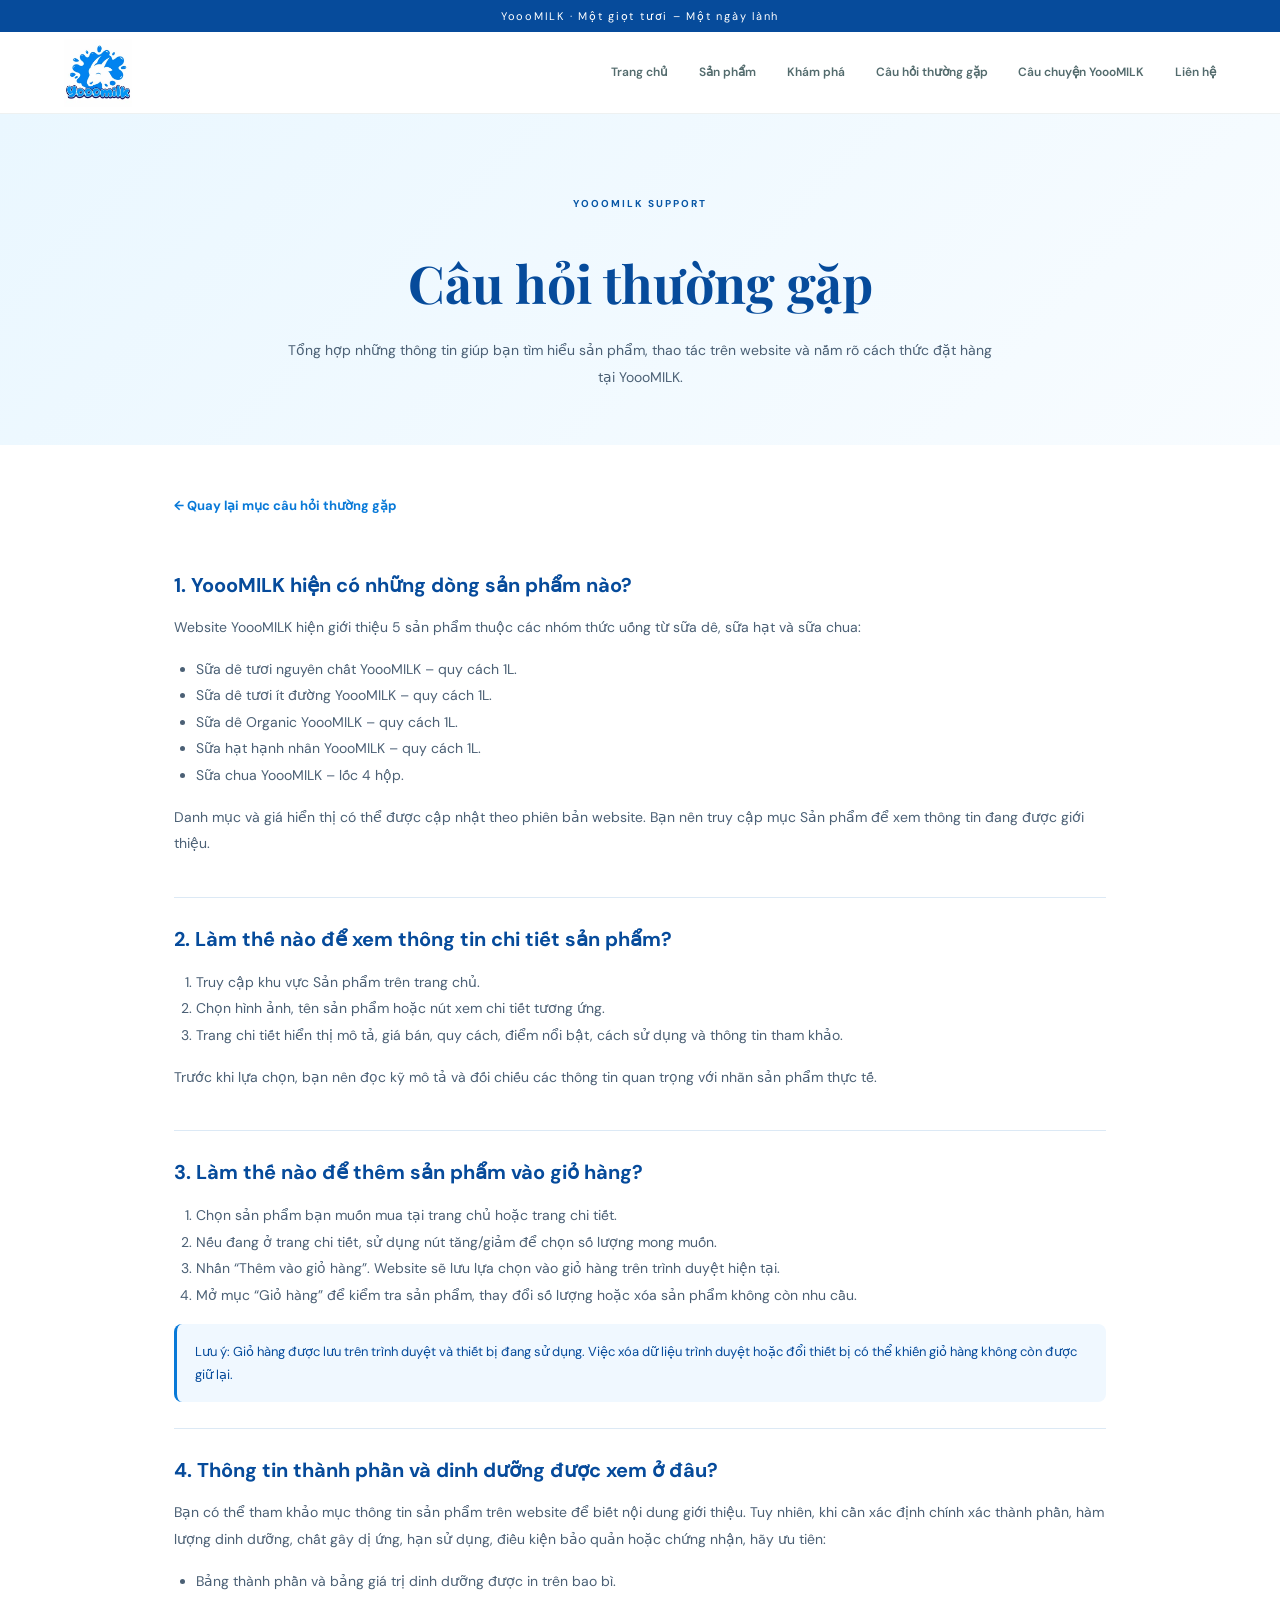
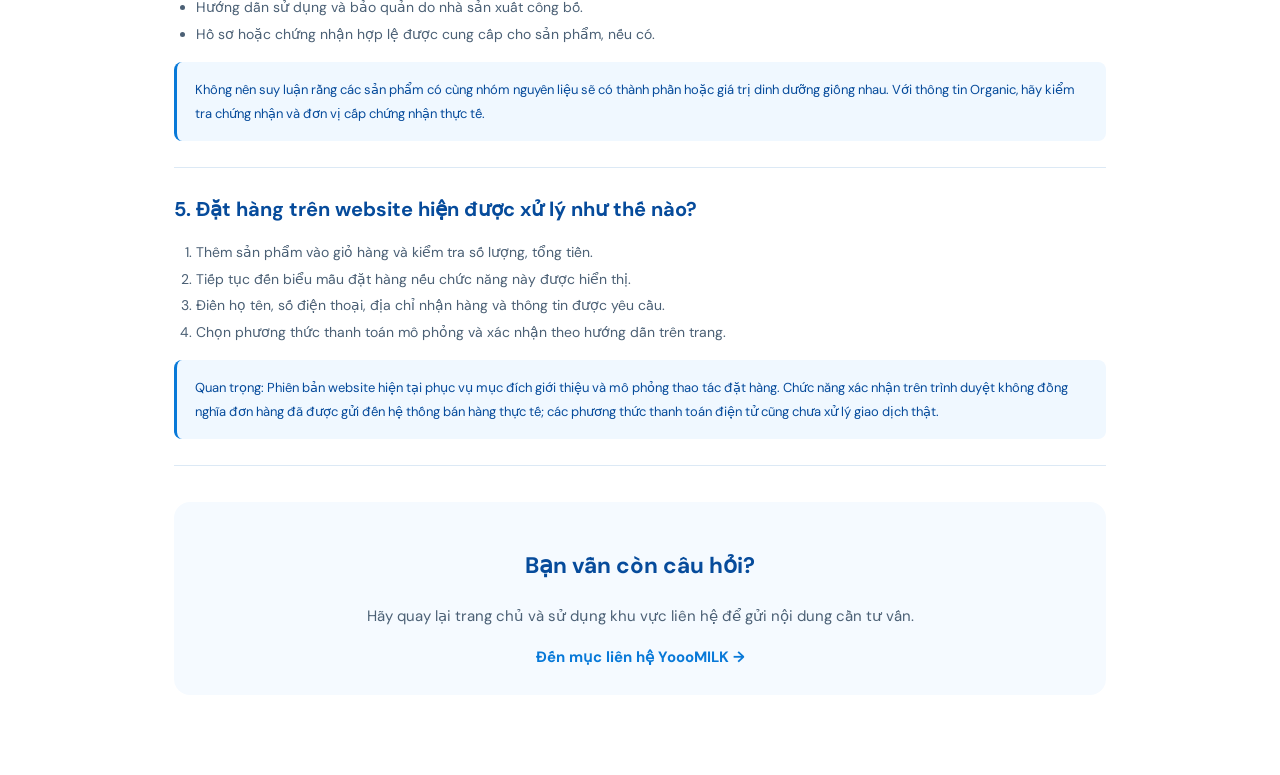
==== faq.html @ f88f54af "Add files via upload" ====
<!DOCTYPE html>
<html lang="vi">
<head>
  <meta charset="UTF-8">
  <meta name="viewport" content="width=device-width, initial-scale=1.0">
  <title>Câu hỏi thường gặp | YoooMILK</title>
  <meta name="description" content="Tìm câu trả lời chi tiết về sản phẩm YoooMILK, cách xem thông tin, thêm giỏ hàng và quy trình đặt hàng trên website.">
  <meta name="robots" content="index, follow">
  <link rel="canonical" href="https://duongthinhuquynhbc-cyber.github.io/yooomilk-website/faq.html">
  <link rel="icon" href="assets/logo-yooomilk.webp" type="image/webp">
  <link rel="preconnect" href="https://fonts.googleapis.com">
  <link rel="preconnect" href="https://fonts.gstatic.com" crossorigin>
  <link href="https://fonts.googleapis.com/css2?family=DM+Sans:wght@400;500;600;700&family=Playfair+Display:wght@500;600;700&display=swap" rel="stylesheet">
  <link rel="stylesheet" href="css/style.css">
  <style>
    .faq-page-hero{padding:76px 6vw 54px;text-align:center;background:linear-gradient(135deg,#eaf7ff,#f8fcff)}
    .faq-page-hero h1{font-family:'Playfair Display',serif;font-size:clamp(32px,5vw,52px);color:var(--ink);margin:12px 0}
    .faq-page-hero p{max-width:720px;margin:0 auto;color:var(--muted);line-height:1.9;font-size:14px}
    .faq-page-main{max-width:980px;margin:0 auto;padding:48px 24px 80px}
    .faq-back{display:inline-block;margin-bottom:28px;color:var(--blue);font-weight:700;text-decoration:none;font-size:13px}
    .faq-detail{scroll-margin-top:100px;padding:26px 0;border-bottom:1px solid var(--line)}
    .faq-detail h2{font-size:20px;color:var(--ink);margin:0 0 14px;line-height:1.5}
    .faq-detail p,.faq-detail li{font-size:14px;line-height:1.9;color:var(--muted)}
    .faq-detail ul,.faq-detail ol{padding-left:22px}
    .faq-note{padding:16px 18px;background:#f0f8ff;border-left:3px solid var(--blue);border-radius:8px;color:var(--ink);font-size:13px;line-height:1.8;margin-top:14px}
    .faq-page-contact{margin-top:36px;padding:26px;border-radius:16px;background:#f5faff;text-align:center}
    .faq-page-contact p{color:var(--muted);line-height:1.8}
    .faq-page-contact a{color:var(--blue);font-weight:700}
    @media(max-width:700px){.faq-page-hero{padding:54px 22px 40px}.faq-page-main{padding:32px 20px 56px}.faq-detail h2{font-size:18px}}
  </style>
</head>
<body>
  <div class="announcement">YoooMILK · Một giọt tươi – Một ngày lành</div>
  <header class="site-header">
    <a class="brand" href="index.html#home" aria-label="YoooMILK - Trang chủ">
      <img src="assets/logo-yooomilk.webp" alt="Logo YoooMILK" width="68" height="68" style="width:68px;height:68px;object-fit:contain">
    </a>
    <button class="menu-toggle" id="menuToggle" aria-label="Mở menu" aria-expanded="false">☰</button>
    <nav class="main-nav" id="mainNav">
      <a href="index.html#home">Trang chủ</a>
      <a href="index.html#products">Sản phẩm</a>
      <a href="index.html#promotion">Khám phá</a>
      <a href="faq.html" aria-current="page">Câu hỏi thường gặp</a>
      <a href="story.html">Câu chuyện YoooMILK</a>
      <a href="index.html#contact">Liên hệ</a>
    </nav>
  </header>

  <section class="faq-page-hero">
    <span class="eyebrow">YOOOMILK SUPPORT</span>
    <h1>Câu hỏi thường gặp</h1>
    <p>Tổng hợp những thông tin giúp bạn tìm hiểu sản phẩm, thao tác trên website và nắm rõ cách thức đặt hàng tại YoooMILK.</p>
  </section>

  <main class="faq-page-main">
    <a class="faq-back" href="index.html#faq">← Quay lại mục câu hỏi thường gặp</a>

    <article class="faq-detail" id="faq-products">
      <h2>1. YoooMILK hiện có những dòng sản phẩm nào?</h2>
      <p>Website YoooMILK hiện giới thiệu 5 sản phẩm thuộc các nhóm thức uống từ sữa dê, sữa hạt và sữa chua:</p>
      <ul>
        <li>Sữa dê tươi nguyên chất YoooMILK – quy cách 1L.</li>
        <li>Sữa dê tươi ít đường YoooMILK – quy cách 1L.</li>
        <li>Sữa dê Organic YoooMILK – quy cách 1L.</li>
        <li>Sữa hạt hạnh nhân YoooMILK – quy cách 1L.</li>
        <li>Sữa chua YoooMILK – lốc 4 hộp.</li>
      </ul>
      <p>Danh mục và giá hiển thị có thể được cập nhật theo phiên bản website. Bạn nên truy cập mục <a href="index.html#products">Sản phẩm</a> để xem thông tin đang được giới thiệu.</p>
    </article>

    <article class="faq-detail" id="faq-details">
      <h2>2. Làm thế nào để xem thông tin chi tiết sản phẩm?</h2>
      <ol>
        <li>Truy cập khu vực <a href="index.html#products">Sản phẩm</a> trên trang chủ.</li>
        <li>Chọn hình ảnh, tên sản phẩm hoặc nút xem chi tiết tương ứng.</li>
        <li>Trang chi tiết hiển thị mô tả, giá bán, quy cách, điểm nổi bật, cách sử dụng và thông tin tham khảo.</li>
      </ol>
      <p>Trước khi lựa chọn, bạn nên đọc kỹ mô tả và đối chiếu các thông tin quan trọng với nhãn sản phẩm thực tế.</p>
    </article>

    <article class="faq-detail" id="faq-cart">
      <h2>3. Làm thế nào để thêm sản phẩm vào giỏ hàng?</h2>
      <ol>
        <li>Chọn sản phẩm bạn muốn mua tại trang chủ hoặc trang chi tiết.</li>
        <li>Nếu đang ở trang chi tiết, sử dụng nút tăng/giảm để chọn số lượng mong muốn.</li>
        <li>Nhấn “Thêm vào giỏ hàng”. Website sẽ lưu lựa chọn vào giỏ hàng trên trình duyệt hiện tại.</li>
        <li>Mở mục “Giỏ hàng” để kiểm tra sản phẩm, thay đổi số lượng hoặc xóa sản phẩm không còn nhu cầu.</li>
      </ol>
      <div class="faq-note">Lưu ý: Giỏ hàng được lưu trên trình duyệt và thiết bị đang sử dụng. Việc xóa dữ liệu trình duyệt hoặc đổi thiết bị có thể khiến giỏ hàng không còn được giữ lại.</div>
    </article>

    <article class="faq-detail" id="faq-ingredients">
      <h2>4. Thông tin thành phần và dinh dưỡng được xem ở đâu?</h2>
      <p>Bạn có thể tham khảo mục thông tin sản phẩm trên website để biết nội dung giới thiệu. Tuy nhiên, khi cần xác định chính xác thành phần, hàm lượng dinh dưỡng, chất gây dị ứng, hạn sử dụng, điều kiện bảo quản hoặc chứng nhận, hãy ưu tiên:</p>
      <ul>
        <li>Bảng thành phần và bảng giá trị dinh dưỡng được in trên bao bì.</li>
        <li>Hướng dẫn sử dụng và bảo quản do nhà sản xuất công bố.</li>
        <li>Hồ sơ hoặc chứng nhận hợp lệ được cung cấp cho sản phẩm, nếu có.</li>
      </ul>
      <div class="faq-note">Không nên suy luận rằng các sản phẩm có cùng nhóm nguyên liệu sẽ có thành phần hoặc giá trị dinh dưỡng giống nhau. Với thông tin Organic, hãy kiểm tra chứng nhận và đơn vị cấp chứng nhận thực tế.</div>
    </article>

    <article class="faq-detail" id="faq-order">
      <h2>5. Đặt hàng trên website hiện được xử lý như thế nào?</h2>
      <ol>
        <li>Thêm sản phẩm vào giỏ hàng và kiểm tra số lượng, tổng tiền.</li>
        <li>Tiếp tục đến biểu mẫu đặt hàng nếu chức năng này được hiển thị.</li>
        <li>Điền họ tên, số điện thoại, địa chỉ nhận hàng và thông tin được yêu cầu.</li>
        <li>Chọn phương thức thanh toán mô phỏng và xác nhận theo hướng dẫn trên trang.</li>
      </ol>
      <div class="faq-note">Quan trọng: Phiên bản website hiện tại phục vụ mục đích giới thiệu và mô phỏng thao tác đặt hàng. Chức năng xác nhận trên trình duyệt không đồng nghĩa đơn hàng đã được gửi đến hệ thống bán hàng thực tế; các phương thức thanh toán điện tử cũng chưa xử lý giao dịch thật.</div>
    </article>

    <section class="faq-page-contact">
      <h2>Bạn vẫn còn câu hỏi?</h2>
      <p>Hãy quay lại trang chủ và sử dụng khu vực liên hệ để gửi nội dung cần tư vấn.</p>
      <a href="index.html#contact">Đến mục liên hệ YoooMILK →</a>
    </section>
  </main>

  <script>
    const menuToggle = document.getElementById('menuToggle');
    const mainNav = document.getElementById('mainNav');
    if (menuToggle && mainNav) {
      menuToggle.addEventListener('click', () => {
        const opened = mainNav.classList.toggle('open');
        menuToggle.setAttribute('aria-expanded', String(opened));
        menuToggle.setAttribute('aria-label', opened ? 'Đóng menu' : 'Mở menu');
      });
    }
  </script>
</body>
</html>
---- css/style.css ----
/* YoooMILK — giao diện responsive */
:root{--ink:#064b9b;--blue:#0879d8;--blue-dark:#0755ad;--sky:#eaf5ff;--cream:#fffdf8;--leaf:#43a83e;--muted:#647b91;--line:#dce9f5;--white:#fff;--shadow:0 18px 50px rgba(5,72,145,.10)}
*{box-sizing:border-box}html{scroll-behavior:smooth;scroll-padding-top:95px}body{margin:0;background:#fff;color:var(--ink);font-family:"DM Sans",Arial,sans-serif;font-size:15px;line-height:1.65}a{color:inherit;text-decoration:none}button,input,textarea{font:inherit}button{cursor:pointer}.announcement{text-align:center;background:var(--ink);color:#fff;padding:7px 16px;font-size:11px;letter-spacing:.16em}.site-header{height:82px;padding:0 max(5vw,24px);display:flex;align-items:center;justify-content:space-between;gap:24px;background:#fff;position:sticky;top:0;z-index:20;border-bottom:1px solid rgba(24,60,67,.07)}.brand{display:flex;align-items:center;gap:10px;font-weight:700;font-size:24px;line-height:1;color:var(--ink);letter-spacing:-1.2px}.brand img{object-fit:contain}.brand-light{color:var(--blue);font-weight:500}.brand small{display:block;font-size:8px;letter-spacing:2.3px;font-weight:600;color:#819392;margin-top:6px}.main-nav{display:flex;gap:clamp(15px,2.4vw,34px);align-items:center}.main-nav a{font-size:12px;font-weight:600;color:#536b6d;transition:.2s}.main-nav a:hover,.text-link:hover{color:var(--blue)}.header-actions{display:flex;align-items:center;gap:12px}.icon-btn{border:0;background:transparent;font-size:27px;color:var(--ink)}.cart-trigger{border:1px solid var(--line);background:white;border-radius:30px;padding:9px 15px;font-size:12px;font-weight:700;color:var(--ink)}.cart-trigger span{display:inline-grid;place-items:center;margin-left:5px;background:var(--blue);color:white;border-radius:50%;width:20px;height:20px;font-size:10px}.menu-toggle{display:none;border:0;background:transparent;font-size:24px;color:var(--ink)}.hero{min-height:590px;background:linear-gradient(112deg,#f1f8ff 0%,#eaf5ff 57%,#e0f0ff 100%);display:grid;grid-template-columns:1fr 1fr;align-items:center;padding:65px max(8vw,30px);overflow:hidden}.hero-copy{max-width:570px;position:relative;z-index:2}.eyebrow{font-size:10px;font-weight:700;letter-spacing:.2em;color:var(--blue);display:inline-block;margin-bottom:15px}.hero h1,.section h2,.promo h2,.story-copy h2,.contact-section h2{font-family:"Playfair Display",Georgia,serif;font-size:clamp(42px,5.1vw,68px);line-height:1.08;letter-spacing:-1.8px;margin:0 0 22px;color:var(--ink)}h1 em,h2 em{font-weight:600;color:var(--blue);font-style:italic}.hero-copy>p{max-width:480px;color:#607779;font-size:15px;line-height:1.9}.hero-buttons{display:flex;align-items:center;gap:25px;margin-top:30px}.btn{display:inline-flex;align-items:center;justify-content:center;gap:25px;border:0;border-radius:5px;padding:14px 21px;font-size:12px;font-weight:700;transition:.2s}.btn-primary{background:var(--blue);color:white}.btn-primary:hover{background:var(--blue-dark);transform:translateY(-2px)}.btn span{font-size:17px}.text-link{font-size:12px;font-weight:700;color:var(--ink);border-bottom:1px solid #9ab1ad;padding-bottom:5px}.hero-note{display:flex;align-items:center;gap:12px;margin-top:55px}.note-icon{width:39px;height:39px;border:1px solid #c5ddf4;border-radius:50%;display:grid;place-items:center;color:var(--blue);font-size:19px}.hero-note b,.hero-note small{display:block}.hero-note b{font-size:11px}.hero-note small{font-size:10px;color:#7c9290}.hero-art{position:relative;min-height:440px;display:grid;place-items:center}.hero-art>img{width:min(100%,560px);position:relative;z-index:1;filter:drop-shadow(0 25px 25px rgba(52,94,86,.12))}.hero-blob{position:absolute;width:410px;height:410px;border-radius:50%;background:#dceeff;right:4%;top:5%}.floating-tag{position:absolute;z-index:2;background:#fff;border-radius:40px;padding:10px 17px;font-size:10px;font-weight:700;box-shadow:var(--shadow)}.tag-one{top:17%;left:4%;color:var(--blue)}.tag-two{right:0;bottom:14%;color:#809b80}.promise-strip{display:grid;grid-template-columns:repeat(4,1fr);padding:26px 8%;gap:20px;border-bottom:1px solid var(--line)}.promise-strip>div{display:flex;align-items:center;gap:13px}.promise-strip>div>span{font-size:23px;color:var(--blue);width:37px;height:37px;border-radius:50%;background:var(--sky);display:grid;place-items:center}.promise-strip p{margin:0}.promise-strip b,.promise-strip small{display:block}.promise-strip b{font-size:11px}.promise-strip small{font-size:10px;color:#819291}.section{padding:100px max(8vw,30px)}.section-heading{display:flex;justify-content:space-between;align-items:end;gap:30px;margin-bottom:36px}.section-heading h2{font-size:clamp(34px,4vw,48px);margin:0}.section-heading>p{max-width:340px;color:var(--muted);font-size:12px;margin:0 0 5px}.category-grid{display:grid;grid-template-columns:repeat(3,1fr);gap:20px}.category-card{min-height:260px;padding:27px 28px;border-radius:8px;display:flex;align-items:center;justify-content:space-between;overflow:hidden;position:relative;transition:.25s}.category-card:hover{transform:translateY(-5px);box-shadow:var(--shadow)}.category-card.goat{background:#eaf5ff}.category-card.nut{background:#fff5e9}.category-card.yogurt{background:#eef7ff}.category-card>div:last-child{position:relative;z-index:2}.category-card span{font-size:9px;letter-spacing:.14em;color:#829590}.category-card h3{font-family:"Playfair Display",serif;font-size:25px;margin:7px 0 16px}.category-card b{font-size:10px;color:var(--blue)}.category-card i{font-style:normal;margin-left:8px}.category-art{width:48%;height:190px;display:grid;place-items:center}.category-art img{width:100%;height:100%;object-fit:contain}.products-section{background:#fbfcfa}.product-toolbar{display:flex;justify-content:space-between;align-items:center;gap:20px;margin-bottom:25px}.filters{display:flex;gap:8px;flex-wrap:wrap}.filter-btn{border:1px solid var(--line);background:white;border-radius:30px;padding:8px 15px;font-size:10px;color:#657b7b}.filter-btn.active,.filter-btn:hover{background:var(--ink);color:white;border-color:var(--ink)}.search-box{border:1px solid var(--line);background:white;border-radius:30px;padding:7px 13px;display:flex;align-items:center;gap:7px;color:var(--blue)}.search-box input{border:0;outline:0;width:150px;font-size:11px;color:var(--ink)}.product-grid{display:grid;grid-template-columns:repeat(3,1fr);gap:22px}.product-card{background:white;border:1px solid #edf0eb;border-radius:7px;overflow:hidden;transition:.25s}.product-card:hover{transform:translateY(-4px);box-shadow:var(--shadow)}.product-image{height:245px;background:#edf7ff;position:relative;display:grid;place-items:center;overflow:hidden}.product-card:nth-child(2) .product-image{background:#f1f8eb}.product-card:nth-child(3) .product-image{background:#eaf5ff}.product-card:nth-child(4) .product-image{background:#fff5e9}.product-card:nth-child(5) .product-image{background:#eef7ff}.product-image img{height:90%;width:90%;object-fit:contain;transition:.3s}.product-card:hover .product-image img{transform:scale(1.04)}.product-label{position:absolute;top:15px;left:15px;z-index:1;background:#fff;border-radius:20px;padding:5px 9px;font-size:8px;letter-spacing:.1em;color:var(--blue);font-weight:700}.product-info{padding:19px}.product-info h3{font-family:"Playfair Display",serif;font-size:18px;margin:0 0 7px}.product-info p{font-size:11px;color:#80908f;min-height:38px;margin:0 0 18px}.product-bottom{display:flex;justify-content:space-between;align-items:center;gap:10px}.product-bottom>b{font-size:10px;color:var(--blue-dark)}.add-btn{border:0;background:#e8f3ff;color:var(--blue-dark);padding:9px 11px;border-radius:4px;font-size:10px;font-weight:700}.add-btn:hover{background:var(--blue);color:white}.add-btn span{font-size:14px;margin-left:5px}.empty-state{text-align:center;color:var(--muted);padding:30px}.promo{margin:10px max(5vw,20px);border-radius:10px;background:#0755ad;color:white;min-height:350px;padding:55px 8%;display:grid;grid-template-columns:1fr 1fr;align-items:center;overflow:hidden;position:relative}.promo .eyebrow{color:#c7e6ff}.promo h2{color:white;font-size:clamp(38px,4.5vw,57px)}.promo h2 em{color:#d9edff}.promo-content>p{max-width:390px;color:#d8eaff;font-size:12px;line-height:1.9;margin-bottom:25px}.btn-light{background:#fff;color:var(--blue-dark)}.btn-light:hover{background:#eaf4f0}.promo-decoration{display:grid;place-items:center}.promo-decoration img{width:min(90%,410px);filter:drop-shadow(0 20px 20px rgba(0,0,0,.14))}.story-section{display:grid;grid-template-columns:1fr 1fr;align-items:center;gap:9%;padding-top:115px;padding-bottom:115px}.story-image{background:#e8f3ff;border-radius:8px;position:relative;min-height:420px;display:grid;place-items:center;overflow:hidden}.story-image img{width:95%;height:390px;object-fit:contain}.story-stamp{position:absolute;bottom:25px;left:25px;background:#fff;border-radius:50%;width:75px;height:75px;display:grid;place-content:center;text-align:center;font-family:"Playfair Display",serif;font-size:14px;line-height:1.1;color:var(--blue);transform:rotate(-12deg);box-shadow:var(--shadow)}.story-copy h2{font-size:clamp(40px,4vw,54px)}.story-copy p{font-size:12px;color:var(--muted);line-height:2}.story-copy blockquote{margin:25px 0;color:var(--blue);font-family:"Playfair Display",serif;font-size:20px;font-style:italic}.values{display:grid;grid-template-columns:repeat(3,1fr);gap:40px;padding:55px 10%;background:#eef7ed}.values>div{border-left:1px solid #c7dff5;padding-left:20px}.values span{font-size:10px;color:var(--blue);letter-spacing:.1em}.values h3{font-family:"Playfair Display",serif;font-size:22px;margin:8px 0}.values p{font-size:11px;color:var(--muted);max-width:240px}.contact-section{padding:95px max(8vw,30px);display:grid;grid-template-columns:1fr 1fr;gap:10%;align-items:start}.contact-section h2{font-size:clamp(37px,4vw,52px)}.contact-section>div>p{max-width:400px;color:var(--muted);font-size:12px;line-height:2}.contact-form{background:#f3f9ff;padding:28px;border-radius:8px;display:grid;gap:15px}.contact-form label{font-size:10px;font-weight:700;color:#526c6c}.contact-form input,.contact-form textarea{display:block;width:100%;margin-top:6px;border:1px solid #e0e9e3;background:white;border-radius:4px;padding:12px;font-size:11px;outline-color:var(--blue);resize:vertical}.contact-form .btn{justify-self:start}.contact-form small{font-size:9px;color:#829391}.footer{background:#064b9b;color:#e7f0ed;padding:55px max(8vw,30px) 20px}.footer-main{display:grid;grid-template-columns:1.5fr 1fr 1fr 1.2fr;gap:35px;padding-bottom:45px}.brand-footer{color:white}.brand-footer .brand-light{color:#a9d99d}.brand-footer small{color:#b5c7c3}.footer-main h4{font-size:11px;margin:7px 0 18px;color:#fff}.footer-main>div>a:not(.brand){display:block;font-size:10px;color:#c4d9ed;margin:9px 0}.footer-main p{font-size:10px;color:#c4d9ed;max-width:240px}.socials{display:flex;gap:8px}.socials a{width:28px;height:28px;border:1px solid #78a8d5;border-radius:50%;display:grid;place-items:center;font-size:10px}.footer-bottom{border-top:1px solid #3979b8;padding-top:17px;display:flex;justify-content:space-between;color:#b7d3ee;font-size:9px}.overlay{position:fixed;inset:0;background:rgba(9,30,32,.4);z-index:39;opacity:0;visibility:hidden;transition:.25s}.overlay.show{opacity:1;visibility:visible}.cart-drawer{position:fixed;right:0;top:0;height:100dvh;width:min(440px,100%);background:white;z-index:40;transform:translateX(102%);transition:.3s;display:flex;flex-direction:column;padding:27px;box-shadow:-15px 0 45px rgba(0,0,0,.08)}.cart-drawer.open{transform:translateX(0)}.drawer-head{display:flex;justify-content:space-between;align-items:center;border-bottom:1px solid var(--line);padding-bottom:18px}.drawer-head .eyebrow{margin:0}.drawer-head h2{font-family:"Playfair Display",serif;margin:3px 0 0;font-size:27px}.drawer-head h2 span{font:11px "DM Sans";color:var(--muted)}.close-btn{border:0;background:transparent;font-size:30px;color:var(--ink)}.cart-items{overflow:auto;flex:1;padding:15px 0}.cart-empty{text-align:center;color:var(--muted);padding:50px 10px;font-size:12px}.cart-empty a{display:inline-block;color:var(--blue);font-weight:700;margin-top:12px}.cart-row{display:grid;grid-template-columns:62px 1fr auto;gap:12px;padding:13px 0;border-bottom:1px solid var(--line);align-items:center}.cart-thumb{height:62px;background:#eaf5ff;border-radius:5px;display:grid;place-items:center}.cart-thumb img{width:90%;height:90%;object-fit:contain}.cart-row h4{font-size:11px;margin:0 0 5px}.cart-row small{font-size:9px;color:var(--muted)}.qty{display:flex;align-items:center;gap:9px;margin-top:8px}.qty button{border:1px solid var(--line);background:white;border-radius:3px;width:22px;height:22px}.remove-btn{border:0;background:none;color:#9b7770;font-size:10px}.drawer-bottom{border-top:1px solid var(--line);padding-top:18px}.shipping-note{font-size:10px;color:var(--muted);margin-bottom:15px}.checkout-btn{width:100%}.drawer-bottom>small{display:block;text-align:center;color:#8b9a98;font-size:9px;margin-top:10px}.toast{position:fixed;bottom:25px;left:50%;transform:translate(-50%,20px);background:var(--ink);color:white;padding:11px 18px;border-radius:5px;font-size:11px;z-index:60;opacity:0;pointer-events:none;transition:.25s;max-width:90%;text-align:center}.toast.show{opacity:1;transform:translate(-50%,0)}[hidden]{display:none!important}
@media(max-width:1000px){.main-nav{gap:13px}.main-nav a{font-size:10px}.hero{padding-left:6%;padding-right:6%}.section{padding-left:6%;padding-right:6%}.promise-strip{padding-left:6%;padding-right:6%}.product-grid{grid-template-columns:repeat(2,1fr)}}
@media(max-width:760px){.site-header{height:70px;padding:0 20px;gap:10px}.brand{font-size:21px}.brand img{width:41px;height:41px}.menu-toggle{display:block;margin-left:auto}.main-nav{display:none;position:absolute;top:70px;left:0;right:0;background:#fff;padding:15px 22px 22px;box-shadow:0 15px 20px rgba(0,0,0,.07);flex-direction:column;align-items:stretch;gap:0}.main-nav.open{display:flex}.main-nav a{padding:12px 0;border-bottom:1px solid var(--line);font-size:12px}.header-actions{gap:5px}.cart-trigger{padding:7px 10px;font-size:10px}.hero{grid-template-columns:1fr;padding:55px 7% 35px;min-height:0}.hero h1{font-size:49px}.hero-art{min-height:300px;margin-top:10px}.hero-art>img{max-width:430px}.hero-blob{width:280px;height:280px;right:10%;top:5%}.hero-note{margin-top:32px}.promise-strip{grid-template-columns:repeat(2,1fr);padding:22px 7%;gap:17px}.promise-strip b{font-size:10px}.section{padding:70px 7%}.section-heading{display:block}.section-heading>p{margin-top:14px}.category-grid{grid-template-columns:1fr;gap:13px}.category-card{min-height:190px}.category-art{height:155px}.product-toolbar{display:block}.search-box{margin-top:14px;width:100%}.search-box input{width:100%}.product-grid{grid-template-columns:1fr 1fr;gap:12px}.product-image{height:185px}.product-info{padding:13px}.product-info h3{font-size:15px}.product-info p{font-size:10px}.product-bottom{display:block}.product-bottom>b{display:block;margin-bottom:10px}.add-btn{width:100%}.promo{grid-template-columns:1fr;margin:0 15px;padding:42px 8%;}.promo-decoration img{max-width:280px}.story-section{grid-template-columns:1fr;gap:35px}.story-image{min-height:300px}.story-image img{height:290px}.values{grid-template-columns:1fr;gap:18px;padding:40px 9%}.contact-section{grid-template-columns:1fr;gap:30px;padding:70px 7%}.footer{padding:45px 7% 18px}.footer-main{grid-template-columns:1fr 1fr;gap:28px}.footer-brand{grid-column:1/-1}.footer-bottom{gap:10px;flex-direction:column}.floating-tag{font-size:9px}.tag-one{left:0}.tag-two{right:0}}
@media(max-width:390px){.brand{font-size:18px}.header-actions .icon-btn{display:none}.hero h1{font-size:43px}.product-grid{grid-template-columns:1fr}.product-image{height:230px}.hero-buttons{gap:14px;flex-wrap:wrap}.promise-strip{grid-template-columns:1fr 1fr}.footer-main{grid-template-columns:1fr 1fr}}

/* YoooMILK product photography and refreshed brand palette */
.hero-art>img{width:min(76%,430px);max-height:455px;object-fit:contain;filter:drop-shadow(0 22px 22px rgba(5,72,145,.16))}
.hero-blob{background:radial-gradient(circle at 35% 30%,#f7fcff 0%,#d9edff 68%,#c9e5fb 100%)}
.category-art img{object-fit:contain;padding:5px;filter:drop-shadow(0 9px 12px rgba(5,72,145,.08))}
.category-card.goat{background:linear-gradient(120deg,#e8f4ff,#f6fbff)}
.category-card.nut{background:linear-gradient(120deg,#fff5e9,#fffaf3)}
.category-card.yogurt{background:linear-gradient(120deg,#eaf5ff,#f8fcff)}
.product-image{background:linear-gradient(145deg,#edf7ff,#f8fcff)}
.product-card:nth-child(2) .product-image,.product-card:nth-child(3) .product-image{background:linear-gradient(145deg,#eff8ed,#fbfdf8)}
.product-card:nth-child(4) .product-image{background:linear-gradient(145deg,#fff7e9,#fffdf8)}
.product-card:nth-child(5) .product-image{background:linear-gradient(145deg,#edf7ff,#f9fcff)}
.product-image img{width:94%;height:94%;padding:7px;object-fit:contain;filter:drop-shadow(0 8px 10px rgba(4,73,145,.07))}
.promo{background:linear-gradient(115deg,#0755ad,#0879d8)}
.promo-decoration img{width:min(70%,330px);max-height:310px;object-fit:contain;filter:drop-shadow(0 20px 20px rgba(0,0,0,.14))}
.story-image{background:linear-gradient(145deg,#e8f4ff,#f1f8ed)}
.story-image img{height:390px;width:90%;object-fit:contain;filter:drop-shadow(0 14px 15px rgba(4,73,145,.12))}
.values{background:#f1f8ff}
.footer{background:#063d7e}
@media(max-width:760px){
  .hero-art>img{width:min(70%,310px);max-height:320px}
  .promo-decoration img{max-width:230px;max-height:230px}
  .story-image img{height:290px}
}
/* ===== YOOOMILK PAYMENT MODAL ===== */

.payment-modal {
  display: none;
  position: fixed;
  inset: 0;
  z-index: 1000;
  background: rgba(15, 35, 60, 0.55);
  padding: 20px;
  overflow-y: auto;
  align-items: center;
  justify-content: center;
}

.payment-modal.open {
  display: flex;
}

.payment-box {
  position: relative;
  width: 100%;
  max-width: 540px;
  background: #ffffff;
  border-radius: 20px;
  padding: 32px;
  margin: auto;
  box-shadow: 0 15px 50px rgba(0, 40, 90, 0.18);
}

.payment-box h2 {
  color: #0756a5;
  font-family: 'Playfair Display', serif;
  font-size: 30px;
  margin: 12px 0 8px;
}

.payment-intro {
  color: #71839a;
  margin-bottom: 22px;
}

.payment-close {
  position: absolute;
  top: 16px;
  right: 20px;
  border: none;
  background: transparent;
  color: #0756a5;
  font-size: 30px;
  cursor: pointer;
}

.payment-box form > label:not(.payment-option) {
  display: block;
  margin-bottom: 16px;
  color: #24415f;
  font-weight: 600;
}

.payment-box input:not([type="radio"]),
.payment-box textarea {
  display: block;
  width: 100%;
  box-sizing: border-box;
  margin-top: 8px;
  padding: 13px 14px;
  border: 1px solid #dce7f2;
  border-radius: 10px;
  font: inherit;
  color: #24415f;
  background: #f9fcff;
  outline: none;
}

.payment-box input:focus,
.payment-box textarea:focus {
  border-color: #0879d8;
}

.payment-box h3 {
  color: #0756a5;
  font-size: 17px;
  margin: 24px 0 12px;
}

.payment-option {
  display: flex;
  align-items: center;
  gap: 12px;
  padding: 14px;
  margin-bottom: 10px;
  border: 1px solid #dce7f2;
  border-radius: 12px;
  color: #24415f;
  cursor: pointer;
  background: #ffffff;
}

.payment-option:has(input:checked) {
  border-color: #0879d8;
  background: #f0f8ff;
}

.payment-option input {
  accent-color: #0879d8;
  width: 17px;
  height: 17px;
}

.payment-demo-note {
  padding: 12px;
  margin: 18px 0;
  border-radius: 10px;
  background: #f0f7ff;
  color: #52718e;
  font-size: 13px;
  line-height: 1.6;
}

.payment-total {
  padding: 16px 0;
  margin-top: 12px;
  border-top: 1px solid #e4edf5;
  color: #0756a5;
  font-size: 20px;
  font-weight: 700;
}

.payment-submit {
  width: 100%;
  justify-content: center;
  cursor: pointer;
}

@media (max-width: 600px) {
  .payment-modal {
    padding: 12px;
    align-items: flex-start;
  }

  .payment-box {
    padding: 25px 20px;
    margin: 15px auto;
    border-radius: 16px;
  }

  .payment-box h2 {
    font-size: 25px;
  }
}

/* ===== ACCESSIBILITY: IMPROVE COLOR CONTRAST ===== */

/* Màu chữ phụ */
:root {
  --muted: #4b6075;
}

/* Tiêu đề nhãn và nội dung phụ */
.eyebrow {
  color: #0756a5;
}

.hero-copy > p,
.section-heading > p,
.product-info p,
.story-copy p,
.contact-section > div > p {
  color: #4b6075;
}

/* Ghi chú và chữ nhỏ */
.hero-note small,
.promise-strip small,
.contact-form small,
.category-card span {
  color: #526866;
}

/* Nhãn sản phẩm */
.product-label {
  color: #0756a5;
}

/* Bộ lọc sản phẩm */
.filter-btn {
  color: #455b70;
}

.filter-btn.active,
.filter-btn:hover {
  color: #ffffff;
}

/* Nhãn nổi trên hình ảnh */
.tag-one {
  color: #0756a5;
}

.tag-two {
  color: #49654b;
}

/* Các nút màu xanh */
.btn-primary {
  background: #0756a5;
  color: #ffffff;
}

.btn-primary:hover {
  background: #064b9b;
}

/* Chữ trong phần giá trị thương hiệu */
.values span {
  color: #0756a5;
}

.values p {
  color: #4b6075;
}

/* Chữ trong biểu mẫu liên hệ */
.contact-form label {
  color: #40596f;
}

.contact-form small {
  color: #526866;
}

/* Chữ trong các thành phần phụ */
.story-copy blockquote {
  color: #0756a5;
}

.text-link {
  color: #064b9b;
}

.category-card b {
  color: #0756a5;
}

.add-btn {
  color: #0756a5;
}

.add-btn:hover {
  color: #ffffff;
}
/* STORY STAMP - ACCESSIBILITY FIX */
.story-stamp {
  position: absolute;
  bottom: 25px;
  left: 25px;
  background: #ffffff !important;
  color: #003b7a !important;
  border-radius: 50%;
  width: 75px;
  height: 75px;
  display: grid;
  place-content: center;
  text-align: center;
  font-family: "Playfair Display", Georgia, serif;
  font-size: 14px;
  font-weight: 700;
  line-height: 1.2;
  letter-spacing: 0.2px;
  transform: rotate(-12deg);
  box-shadow: 0 18px 50px rgba(5,72,145,.10);
  text-shadow: none !important;
  opacity: 1 !important;
}

/* ===== PRODUCT GRID VISUAL CONSISTENCY ===== */
.products-grid{align-items:stretch}
.product-card{height:100%;display:flex;flex-direction:column;border:1px solid #e8edf2;border-radius:14px;box-shadow:0 5px 22px rgba(22,73,117,.045)}
.product-image{height:280px;min-height:280px;background:#f1f7fc!important;padding:14px;box-sizing:border-box}
.product-card:nth-child(3n+2) .product-image{background:#f1f7f1!important}
.product-card:nth-child(3n) .product-image{background:#f5f7f1!important}
.product-detail-link{display:grid;place-items:center;width:100%;height:100%;padding:0}
.product-image img{display:block;width:100%;height:100%;max-width:100%;max-height:100%;object-fit:contain;object-position:center;transform:none!important}
.product-card:hover .product-image img{transform:scale(1.025)!important}
.product-info{flex:1;display:flex;flex-direction:column;justify-content:space-between;padding:22px}
.product-info h3{line-height:1.35;min-height:48px}
.product-info p{font-size:12px;line-height:1.75;min-height:84px;color:#718091}
.product-bottom{margin-top:18px;align-items:center;gap:12px}
.product-bottom>b{white-space:nowrap;color:#0757a5}
.add-btn{white-space:nowrap;border-radius:8px;padding:11px 14px}
@media(max-width:700px){.product-image{height:235px;min-height:235px}.product-info{padding:17px}.product-info p{min-height:0}}

/* Final product packshots from the approved YoooMILK visual */
.product-image img{width:100%;height:100%;object-fit:contain;object-position:center}
.product-detail-link{overflow:hidden}
.product-card .product-image{background:#eef6fb}
.product-card:nth-child(3n+2) .product-image{background:#eaf5fc}
.product-card:nth-child(3n) .product-image{background:#edf5e8}

/* Final approved YoooMILK product visuals */
.product-image{height:280px;min-height:280px;overflow:hidden;background:#f1f7fc!important;padding:0!important}
.product-image .product-detail-link{display:block;width:100%;height:100%}
.product-image img{display:block;width:100%;height:100%;padding:0!important;object-fit:cover!important;object-position:center!important;filter:none!important}
.product-card:nth-child(2) .product-image{background:#eaf5fc!important}
.product-card:nth-child(3) .product-image{background:#edf5e8!important}
.promo-decoration{background:#eaf4ff;border-radius:18px;width:min(100%,340px);height:340px;padding:18px;overflow:hidden;display:grid;place-items:center}
.promo-decoration img{width:100%!important;height:100%;max-height:none!important;object-fit:contain!important;filter:none!important;border-radius:12px}
@media(max-width:760px){.product-image{height:230px;min-height:230px}.promo-decoration{height:270px;width:min(100%,280px)}}

/* Transparent YoooMILK carton cutouts: preserve the complete package silhouette. */
.hero-art>img{object-fit:contain;background:transparent;max-height:460px}
.category-art img{object-fit:contain;background:transparent;padding:8px}
.product-image img{object-fit:contain;background:transparent;max-width:100%;max-height:100%}
.promo-decoration img{object-fit:contain;background:transparent;max-height:360px}
.story-image img{object-fit:contain;background:transparent;max-width:100%;max-height:390px}

/* 2026-11-20: pull back product packshots so every package is fully visible */
.category-art{
  width:44% !important;
  height:210px !important;
  flex:0 0 44%;
  display:grid !important;
  place-items:center !important;
  overflow:visible !important;
}
.category-art img{
  display:block !important;
  width:78% !important;
  height:82% !important;
  max-width:100% !important;
  max-height:100% !important;
  padding:0 !important;
  object-fit:contain !important;
  object-position:center !important;
  transform:none !important;
}
.product-image{
  height:280px !important;
  min-height:280px !important;
  padding:14px !important;
  display:grid !important;
  place-items:center !important;
}
.product-image .product-detail-link{
  display:grid !important;
  width:100% !important;
  height:100% !important;
  place-items:center !important;
  overflow:visible !important;
}
.product-image img{
  display:block !important;
  width:82% !important;
  height:84% !important;
  max-width:100% !important;
  max-height:100% !important;
  padding:0 !important;
  object-fit:contain !important;
  object-position:center !important;
  transform:none !important;
  filter:none !important;
}
.product-card:hover .product-image img{
  transform:scale(1.015) !important;
}
.promo-decoration{
  width:min(100%,340px) !important;
  height:340px !important;
  padding:12px !important;
  overflow:visible !important;
  display:grid !important;
  place-items:center !important;
}
.promo-decoration img{
  display:block !important;
  width:auto !important;
  height:82% !important;
  max-width:82% !important;
  max-height:100% !important;
  object-fit:contain !important;
  object-position:center !important;
  border-radius:0 !important;
  transform:none !important;
}
@media(max-width:760px){
  .category-art{height:165px !important;width:42% !important;flex-basis:42%}
  .category-art img{width:82% !important;height:82% !important}
  .product-image{height:235px !important;min-height:235px !important;padding:10px !important}
  .product-image img{width:84% !important;height:84% !important}
  .promo-decoration{height:270px !important;width:min(100%,280px) !important}
  .promo-decoration img{height:82% !important;max-width:82% !important}
}



/* FINAL FIX — promotion product must stay fully inside its image panel.
   Use a bounded image box so a tall transparent PNG cannot overflow the blue banner. */
.promo {
  overflow: hidden !important;
}
.promo-decoration {
  box-sizing: border-box !important;
  position: relative !important;
  width: min(100%, 340px) !important;
  height: 300px !important;
  min-height: 0 !important;
  padding: 16px !important;
  overflow: hidden !important;
  display: grid !important;
  place-items: center !important;
  align-self: center !important;
  justify-self: center !important;
  border-radius: 18px !important;
  background: #eaf4ff !important;
}
.promo-decoration img {
  display: block !important;
  position: relative !important;
  inset: auto !important;
  width: auto !important;
  height: auto !important;
  max-width: 76% !important;
  max-height: 228px !important;
  object-fit: contain !important;
  object-position: center !important;
  margin: 0 auto !important;
  padding: 0 !important;
  border-radius: 0 !important;
  transform: none !important;
  filter: none !important;
}
@media (max-width: 760px) {
  .promo {
    overflow: hidden !important;
  }
  .promo-decoration {
    width: min(100%, 280px) !important;
    height: 240px !important;
    margin: 8px auto 0 !important;
    padding: 12px !important;
  }
  .promo-decoration img {
    max-width: 76% !important;
    max-height: 190px !important;
  }
}

/* =====================================
   YOOOMILK - BRAND VALUES SECTION
===================================== */

.brand-values-section {
    padding: 85px 0 95px;
    max-width: 1440px;
    width: calc(100% - 42px);
    margin: 0 auto;
}

.brand-values-heading {
    display: grid;
    grid-template-columns: 1fr 0.55fr;
    column-gap: 70px;
    align-items: end;
    margin-bottom: 38px;
}

.brand-values-heading .section-eyebrow {
    grid-column: 1 / -1;
    color: #0879d8;
    font-size: 10px;
    font-weight: 700;
    letter-spacing: 2.2px;
    margin-bottom: 17px;
}

.brand-values-heading h2 {
    margin: 0;
    color: #0755ad;
    font-family: Georgia, "Times New Roman", serif;
    font-size: clamp(34px, 4vw, 52px);
    line-height: 1.08;
    letter-spacing: -1.5px;
}

.brand-values-heading h2 em {
    color: #0879d8;
    font-weight: 500;
}

.brand-values-intro {
    color: #647b91;
    font-size: 14px;
    line-height: 1.9;
    margin: 0 0 5px;
}

.brand-values-grid {
    display: grid;
    grid-template-columns: repeat(3, minmax(0, 1fr));
    gap: 20px;
    align-items: stretch;
}

.brand-value-card {
    background: #fbfdff;
    border: 1px solid #e3edf7;
    border-radius: 12px;
    padding: 30px 26px 32px;
    min-height: 340px;
    display: flex;
    flex-direction: column;
    transition: transform 0.3s ease,
                box-shadow 0.3s ease,
                border-color 0.3s ease;
}

.brand-value-card:hover {
    transform: translateY(-6px);
    border-color: #b8d9f8;
    box-shadow: 0 15px 35px rgba(5, 85, 173, 0.09);
}

.value-number {
    color: #0879d8;
    font-size: 11px;
    font-weight: 700;
    letter-spacing: 1.5px;
    margin-bottom: 23px;
}

.value-icon {
    width: 43px;
    height: 43px;
    display: flex;
    justify-content: center;
    align-items: center;
    background: #eaf4ff;
    color: #0879d8;
    border-radius: 50%;
    font-size: 22px;
    margin-bottom: 20px;
}

.brand-value-card h3 {
    color: #0755ad;
    font-family: Georgia, "Times New Roman", serif;
    font-size: 21px;
    line-height: 1.35;
    margin: 0 0 15px;
}

.brand-value-card p {
    color: #647b91;
    font-size: 13px;
    line-height: 1.95;
    margin: 0;
}

/* TABLET */

@media (max-width: 900px) {
    .brand-values-heading {
        grid-template-columns: 1fr;
        gap: 18px;
    }

    .brand-values-intro {
        max-width: 650px;
    }

    .brand-values-grid {
        grid-template-columns: repeat(2, minmax(0, 1fr));
    }
}

/* MOBILE */

@media (max-width: 600px) {
    .brand-values-section {
        width: calc(100% - 32px);
        padding: 55px 0 65px;
    }

    .brand-values-heading h2 {
        font-size: 36px;
    }

    .brand-values-grid {
        grid-template-columns: 1fr;
        gap: 15px;
    }

    .brand-value-card {
        min-height: auto;
        padding: 25px 22px;
    }

    .brand-value-card h3 {
        font-size: 20px;
    }

    .brand-value-card p {
        font-size: 13px;
        line-height: 1.85;
    }
}
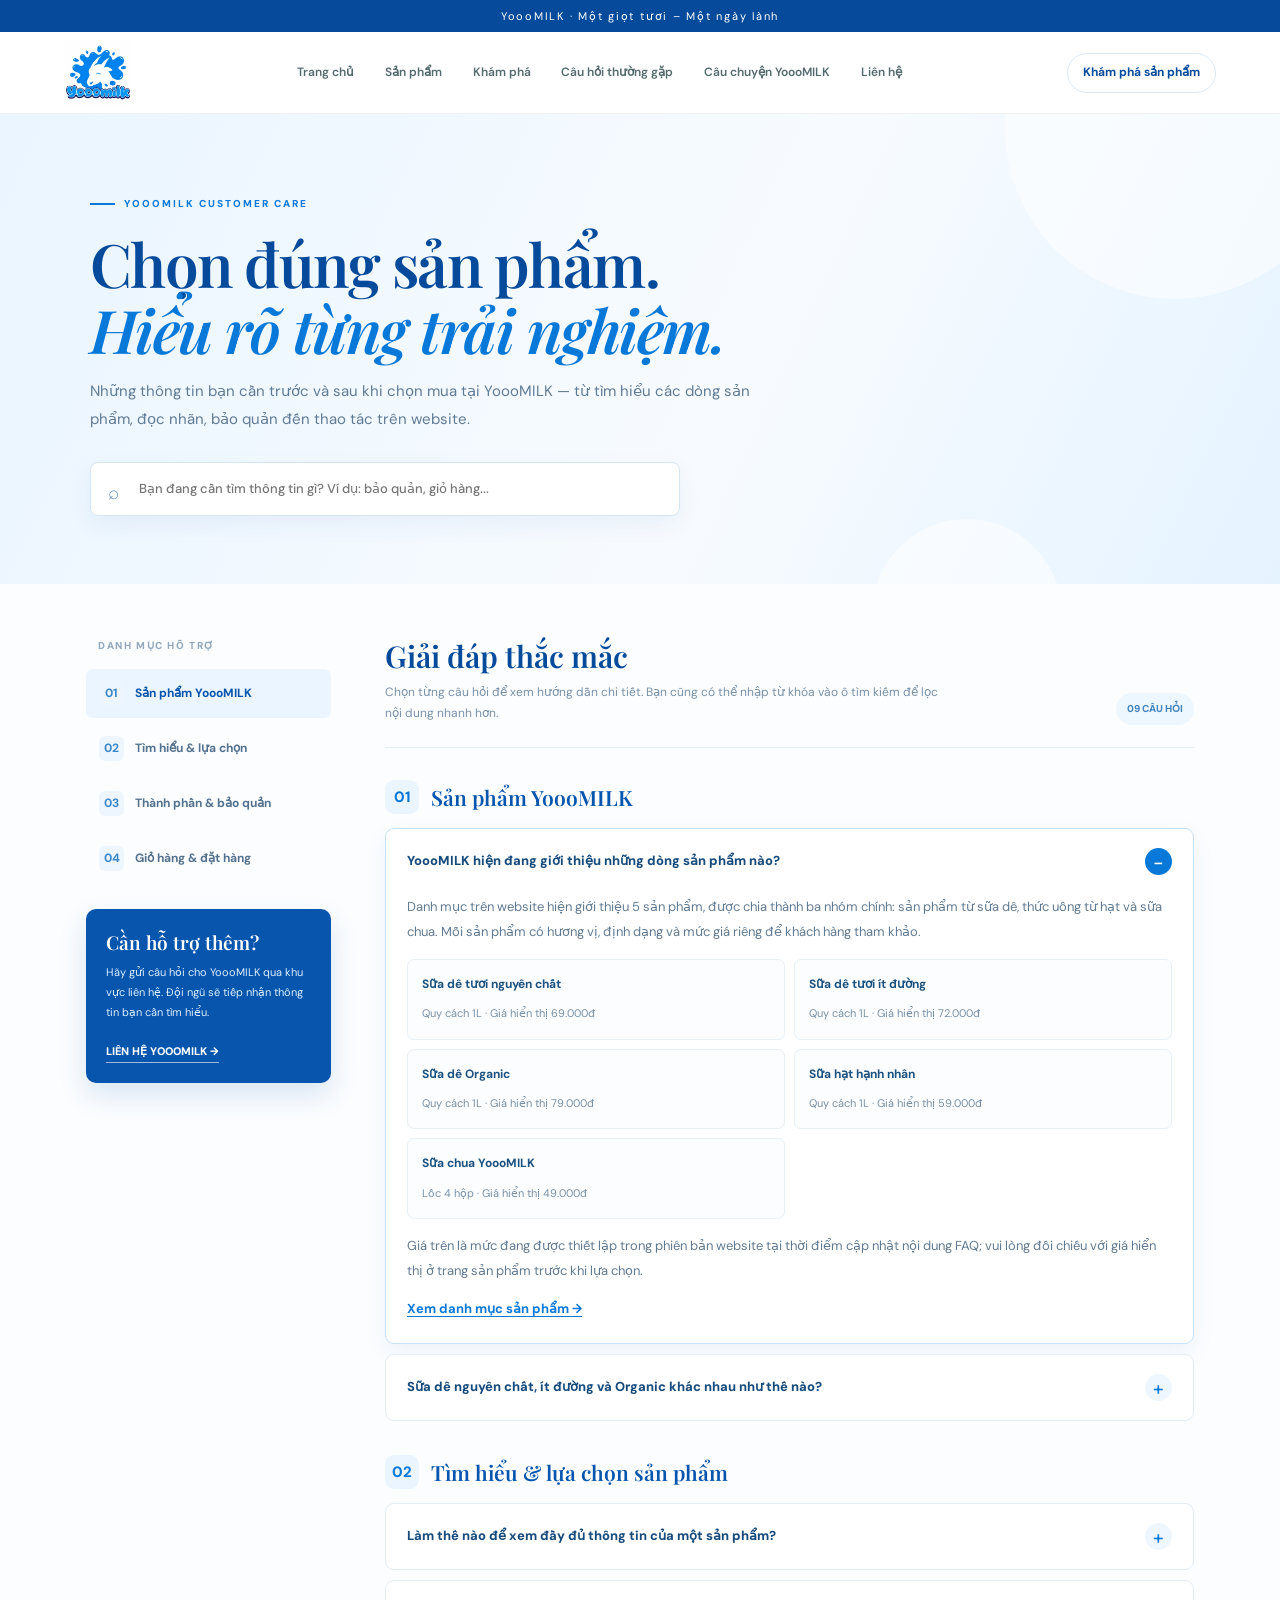
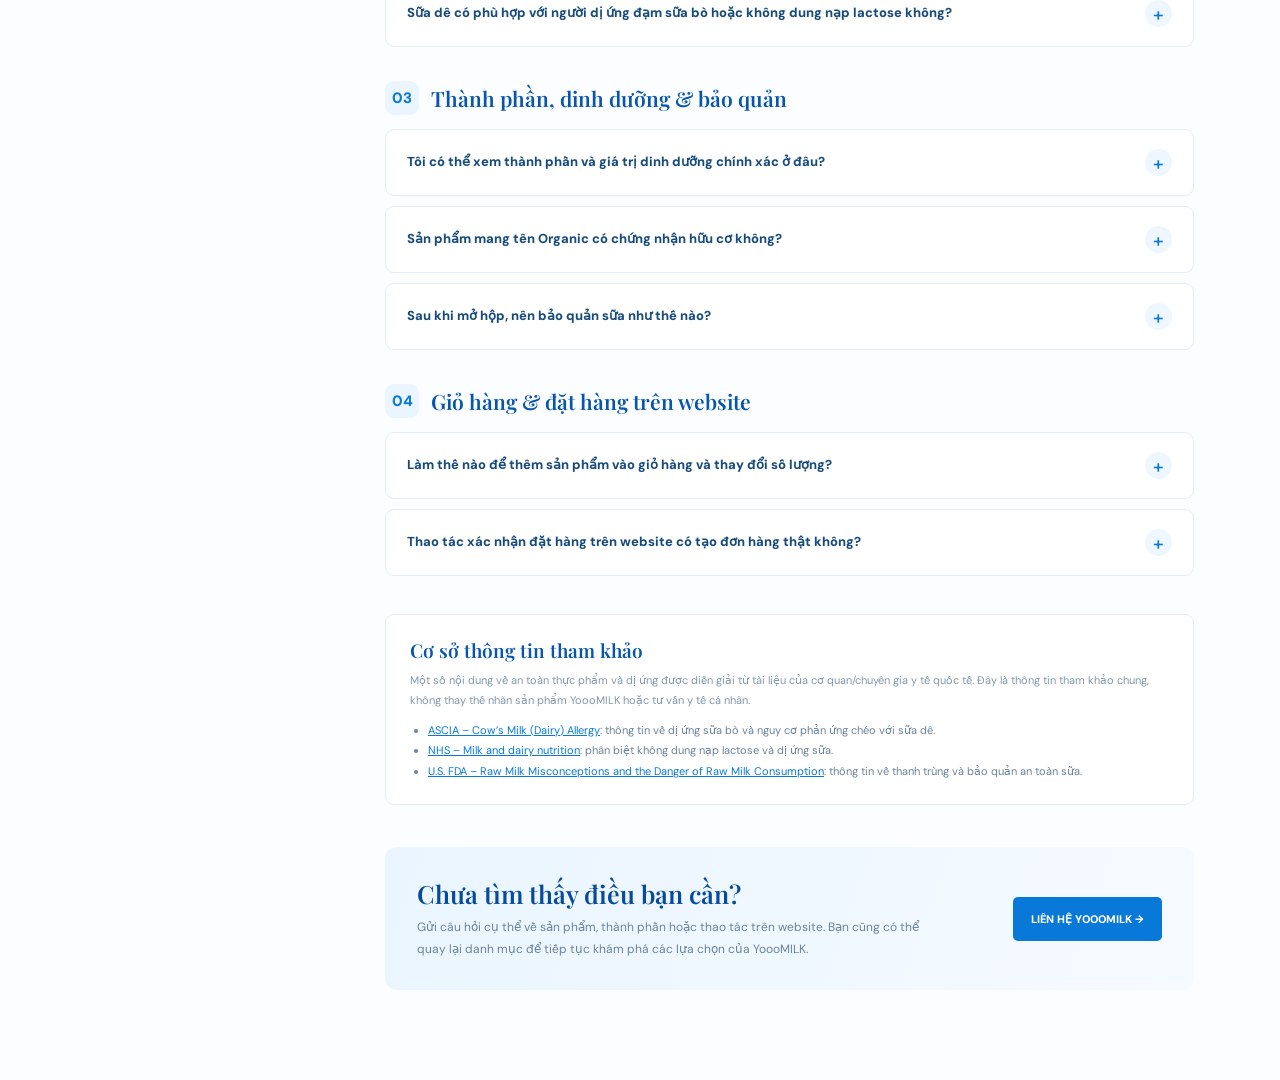
==== commit 4fe687aa: "Add files via upload" ====
--- a/faq.html
+++ b/faq.html
@@ -3,131 +3,161 @@
 <head>
   <meta charset="UTF-8">
   <meta name="viewport" content="width=device-width, initial-scale=1.0">
-  <title>Câu hỏi thường gặp | YoooMILK</title>
-  <meta name="description" content="Tìm câu trả lời chi tiết về sản phẩm YoooMILK, cách xem thông tin, thêm giỏ hàng và quy trình đặt hàng trên website.">
+  <title>Trung tâm hỗ trợ & Câu hỏi thường gặp | YoooMILK</title>
+  <meta name="description" content="Giải đáp chi tiết về các dòng sản phẩm YoooMILK, cách lựa chọn, thành phần, bảo quản, giỏ hàng và quy trình đặt hàng trên website.">
   <meta name="robots" content="index, follow">
   <link rel="canonical" href="https://duongthinhuquynhbc-cyber.github.io/yooomilk-website/faq.html">
   <link rel="icon" href="assets/logo-yooomilk.webp" type="image/webp">
   <link rel="preconnect" href="https://fonts.googleapis.com">
   <link rel="preconnect" href="https://fonts.gstatic.com" crossorigin>
-  <link href="https://fonts.googleapis.com/css2?family=DM+Sans:wght@400;500;600;700&family=Playfair+Display:wght@500;600;700&display=swap" rel="stylesheet">
+  <link href="https://fonts.googleapis.com/css2?family=DM+Sans:wght@400;500;600;700;800&family=Playfair+Display:wght@500;600;700&display=swap" rel="stylesheet">
   <link rel="stylesheet" href="css/style.css">
   <style>
-    .faq-page-hero{padding:76px 6vw 54px;text-align:center;background:linear-gradient(135deg,#eaf7ff,#f8fcff)}
-    .faq-page-hero h1{font-family:'Playfair Display',serif;font-size:clamp(32px,5vw,52px);color:var(--ink);margin:12px 0}
-    .faq-page-hero p{max-width:720px;margin:0 auto;color:var(--muted);line-height:1.9;font-size:14px}
-    .faq-page-main{max-width:980px;margin:0 auto;padding:48px 24px 80px}
-    .faq-back{display:inline-block;margin-bottom:28px;color:var(--blue);font-weight:700;text-decoration:none;font-size:13px}
-    .faq-detail{scroll-margin-top:100px;padding:26px 0;border-bottom:1px solid var(--line)}
-    .faq-detail h2{font-size:20px;color:var(--ink);margin:0 0 14px;line-height:1.5}
-    .faq-detail p,.faq-detail li{font-size:14px;line-height:1.9;color:var(--muted)}
-    .faq-detail ul,.faq-detail ol{padding-left:22px}
-    .faq-note{padding:16px 18px;background:#f0f8ff;border-left:3px solid var(--blue);border-radius:8px;color:var(--ink);font-size:13px;line-height:1.8;margin-top:14px}
-    .faq-page-contact{margin-top:36px;padding:26px;border-radius:16px;background:#f5faff;text-align:center}
-    .faq-page-contact p{color:var(--muted);line-height:1.8}
-    .faq-page-contact a{color:var(--blue);font-weight:700}
-    @media(max-width:700px){.faq-page-hero{padding:54px 22px 40px}.faq-page-main{padding:32px 20px 56px}.faq-detail h2{font-size:18px}}
+    :root{--faq-ink:#064b9b;--faq-blue:#0879d8;--faq-muted:#637b91;--faq-line:#e1edf7;--faq-soft:#f3f9ff}
+    html{scroll-behavior:smooth;scroll-padding-top:110px}
+    body{background:#fbfdff;color:#173c62}
+    .faq-hero{position:relative;overflow:hidden;background:linear-gradient(115deg,#eaf5ff 0%,#f7fbff 58%,#e5f3ff 100%);padding:74px 7vw 68px}
+    .faq-hero:before,.faq-hero:after{content:"";position:absolute;border-radius:50%;background:rgba(255,255,255,.48);pointer-events:none}
+    .faq-hero:before{width:340px;height:340px;right:-65px;top:-155px}.faq-hero:after{width:190px;height:190px;right:17%;bottom:-125px}
+    .faq-hero-inner{max-width:1160px;margin:auto;position:relative;z-index:1}
+    .faq-kicker{display:inline-flex;align-items:center;gap:9px;color:var(--faq-blue);font-size:10px;font-weight:800;letter-spacing:.2em;text-transform:uppercase}
+    .faq-kicker:before{content:"";width:25px;height:2px;background:var(--faq-blue)}
+    .faq-hero h1{font:600 clamp(38px,5vw,60px)/1.1 'Playfair Display',Georgia,serif;color:var(--faq-ink);letter-spacing:-1.5px;margin:17px 0 15px;max-width:720px}
+    .faq-hero p{max-width:660px;color:#607b96;font-size:15px;line-height:1.9;margin:0}
+    .faq-search-wrap{max-width:590px;margin-top:28px;position:relative}
+    .faq-search-wrap input{width:100%;height:54px;border:1px solid #d5e6f5;border-radius:8px;background:#fff;padding:0 18px 0 48px;font:500 13px 'DM Sans',sans-serif;color:#17466f;outline:none;box-shadow:0 9px 24px rgba(6,75,155,.06)}
+    .faq-search-wrap input:focus{border-color:#79b9ed;box-shadow:0 0 0 4px rgba(8,121,216,.09)}
+    .faq-search-icon{position:absolute;left:18px;top:15px;font-size:19px;color:#6d94b7}
+    .faq-main{max-width:1160px;margin:0 auto;padding:54px 26px 90px;display:grid;grid-template-columns:245px minmax(0,1fr);gap:54px;align-items:start}
+    .faq-sidebar{position:sticky;top:112px}
+    .faq-sidebar-label{font-size:10px;font-weight:800;letter-spacing:.16em;color:#91a8bc;margin:0 0 15px 12px}
+    .faq-nav{display:grid;gap:6px}
+    .faq-nav a{display:flex;align-items:center;gap:11px;padding:12px 13px;border-radius:7px;color:#54718e;font-size:12px;font-weight:700;transition:.2s}
+    .faq-nav a span{width:25px;height:25px;border-radius:6px;background:#edf6ff;display:grid;place-items:center;color:#3986c9;font-size:12px}
+    .faq-nav a:hover,.faq-nav a.active{background:#eaf5ff;color:#0755ad}
+    .faq-sidebar-card{margin-top:26px;padding:20px;border-radius:10px;background:#0755ad;color:#fff;box-shadow:0 12px 28px rgba(5,85,173,.14)}
+    .faq-sidebar-card strong{font:600 19px 'Playfair Display',serif;display:block;margin-bottom:8px}
+    .faq-sidebar-card p{font-size:11px;line-height:1.8;color:#dceeff;margin:0 0 15px}
+    .faq-sidebar-card a{font-size:11px;font-weight:800;color:#fff;border-bottom:1px solid rgba(255,255,255,.6);padding-bottom:4px}
+    .faq-content{min-width:0}
+    .faq-intro{display:flex;justify-content:space-between;gap:25px;align-items:end;margin-bottom:32px;padding-bottom:22px;border-bottom:1px solid var(--faq-line)}
+    .faq-intro h2{font:600 30px/1.2 'Playfair Display',serif;color:var(--faq-ink);margin:0 0 8px}
+    .faq-intro p{font-size:12px;color:#7890a7;line-height:1.8;margin:0;max-width:560px}
+    .faq-count{white-space:nowrap;font-size:10px;font-weight:800;color:#4384bc;background:#edf7ff;padding:8px 11px;border-radius:30px}
+    .faq-group{margin:0 0 34px;scroll-margin-top:112px}
+    .faq-group-heading{display:flex;align-items:center;gap:12px;margin:0 0 14px}
+    .faq-group-heading>span{width:34px;height:34px;border-radius:9px;background:#eaf5ff;color:#0879d8;display:grid;place-items:center;font-size:15px;font-weight:800}
+    .faq-group-heading h3{font:600 21px 'Playfair Display',serif;color:#0755ad;margin:0}
+    .faq-item{background:#fff;border:1px solid #e4edf5;border-radius:9px;margin:0 0 10px;overflow:hidden;transition:border-color .2s,box-shadow .2s}
+    .faq-item[open]{border-color:#c8e2f8;box-shadow:0 8px 24px rgba(5,72,145,.055)}
+    .faq-item summary{list-style:none;cursor:pointer;display:flex;align-items:center;justify-content:space-between;gap:20px;padding:19px 21px;color:#174b7c;font-size:13px;font-weight:800;line-height:1.6}
+    .faq-item summary::-webkit-details-marker{display:none}
+    .faq-item summary:after{content:"+";flex:0 0 27px;width:27px;height:27px;border-radius:50%;display:grid;place-items:center;background:#eef7ff;color:#0879d8;font-size:19px;font-weight:500}
+    .faq-item[open] summary:after{content:"−";background:#0879d8;color:#fff}
+    .faq-answer{padding:0 21px 22px;color:#617b93;font-size:13px;line-height:1.95}
+    .faq-answer p{margin:0 0 12px}.faq-answer p:last-child{margin-bottom:0}
+    .faq-answer ul,.faq-answer ol{padding-left:21px;margin:9px 0 14px}.faq-answer li{padding-left:4px;margin:5px 0}
+    .faq-answer strong{color:#244f77}.faq-answer a{color:#0879d8;text-decoration:underline;text-underline-offset:3px;font-weight:700}
+    .faq-product-grid{display:grid;grid-template-columns:repeat(2,minmax(0,1fr));gap:9px;margin:14px 0}
+    .faq-product{padding:13px 14px;border:1px solid #e7f0f7;border-radius:7px;background:#fbfdff}
+    .faq-product b{display:block;color:#1c527f;font-size:12px;margin-bottom:4px}.faq-product span{font-size:11px;color:#7790a5}
+    .faq-callout{margin:13px 0;padding:14px 16px;background:#f0f8ff;border-left:3px solid #1684d8;border-radius:0 7px 7px 0;color:#54728d;font-size:12px;line-height:1.85}
+    .faq-callout.warning{background:#fff8ed;border-left-color:#e2a34b}
+    .faq-empty{display:none;padding:25px;border:1px dashed #c8dceb;border-radius:8px;text-align:center;color:#6e8ba5;font-size:13px}
+    .faq-sources{margin-top:38px;padding:22px 24px;border:1px solid #e3edf6;border-radius:9px;background:#fff}
+    .faq-sources h3{font:600 19px 'Playfair Display',serif;color:#0755ad;margin:0 0 8px}.faq-sources p{font-size:11px;color:#8298ac;line-height:1.8;margin:0 0 9px}
+    .faq-sources ul{margin:0;padding-left:18px}.faq-sources li{font-size:11px;line-height:1.9;color:#69839b}.faq-sources a{color:#0879d8;text-decoration:underline}
+    .faq-bottom{margin-top:42px;padding:30px 32px;border-radius:12px;background:linear-gradient(110deg,#eaf5ff,#f5faff);display:flex;align-items:center;justify-content:space-between;gap:24px}
+    .faq-bottom h3{font:600 25px 'Playfair Display',serif;color:#064b9b;margin:0 0 7px}.faq-bottom p{font-size:12px;line-height:1.8;color:#68839c;margin:0;max-width:510px}
+    .faq-bottom a{flex:0 0 auto;background:#0879d8;color:#fff;padding:13px 18px;border-radius:5px;font-size:11px;font-weight:800}
+    .faq-hidden{display:none!important}
+    @media(max-width:850px){.faq-main{grid-template-columns:1fr;gap:28px;padding-top:35px}.faq-sidebar{position:static}.faq-nav{grid-template-columns:repeat(2,minmax(0,1fr))}.faq-sidebar-card{display:none}.faq-intro{margin-bottom:25px}}
+    @media(max-width:600px){.faq-hero{padding:52px 22px 45px}.faq-hero h1{font-size:39px}.faq-hero p{font-size:13px}.faq-main{padding:30px 18px 60px}.faq-nav{grid-template-columns:1fr 1fr;gap:5px}.faq-nav a{font-size:10px;padding:9px 8px;gap:7px}.faq-nav a span{width:22px;height:22px;flex:0 0 22px}.faq-intro{display:block}.faq-intro h2{font-size:26px}.faq-count{display:inline-block;margin-top:12px}.faq-group-heading h3{font-size:19px}.faq-item summary{padding:16px;font-size:12px}.faq-answer{padding:0 16px 18px;font-size:12px}.faq-product-grid{grid-template-columns:1fr}.faq-bottom{display:block;padding:24px}.faq-bottom a{display:inline-block;margin-top:18px}.faq-sources{padding:18px}}
   </style>
 </head>
 <body>
   <div class="announcement">YoooMILK · Một giọt tươi – Một ngày lành</div>
   <header class="site-header">
-    <a class="brand" href="index.html#home" aria-label="YoooMILK - Trang chủ">
-      <img src="assets/logo-yooomilk.webp" alt="Logo YoooMILK" width="68" height="68" style="width:68px;height:68px;object-fit:contain">
-    </a>
+    <a class="brand" href="index.html#home" aria-label="YoooMILK - Trang chủ"><img src="assets/logo-yooomilk.webp" alt="Logo YoooMILK" width="68" height="68" style="width:68px;height:68px;object-fit:contain"></a>
     <button class="menu-toggle" id="menuToggle" aria-label="Mở menu" aria-expanded="false">☰</button>
     <nav class="main-nav" id="mainNav">
-      <a href="index.html#home">Trang chủ</a>
-      <a href="index.html#products">Sản phẩm</a>
-      <a href="index.html#promotion">Khám phá</a>
-      <a href="faq.html" aria-current="page">Câu hỏi thường gặp</a>
-      <a href="story.html">Câu chuyện YoooMILK</a>
-      <a href="index.html#contact">Liên hệ</a>
+      <a href="index.html#home">Trang chủ</a><a href="index.html#products">Sản phẩm</a><a href="index.html#promotion">Khám phá</a><a href="faq.html" aria-current="page">Câu hỏi thường gặp</a><a href="story.html">Câu chuyện YoooMILK</a><a href="index.html#contact">Liên hệ</a>
     </nav>
+    <div class="header-actions"><a class="cart-trigger" href="index.html#products">Khám phá sản phẩm</a></div>
   </header>
 
-  <section class="faq-page-hero">
-    <span class="eyebrow">YOOOMILK SUPPORT</span>
-    <h1>Câu hỏi thường gặp</h1>
-    <p>Tổng hợp những thông tin giúp bạn tìm hiểu sản phẩm, thao tác trên website và nắm rõ cách thức đặt hàng tại YoooMILK.</p>
+  <section class="faq-hero">
+    <div class="faq-hero-inner">
+      <span class="faq-kicker">YOOOMILK CUSTOMER CARE</span>
+      <h1>Chọn đúng sản phẩm.<br><em>Hiểu rõ từng trải nghiệm.</em></h1>
+      <p>Những thông tin bạn cần trước và sau khi chọn mua tại YoooMILK — từ tìm hiểu các dòng sản phẩm, đọc nhãn, bảo quản đến thao tác trên website.</p>
+      <div class="faq-search-wrap"><span class="faq-search-icon">⌕</span><input id="faqSearch" type="search" placeholder="Bạn đang cần tìm thông tin gì? Ví dụ: bảo quản, giỏ hàng..." aria-label="Tìm kiếm câu hỏi thường gặp"></div>
+    </div>
   </section>
 
-  <main class="faq-page-main">
-    <a class="faq-back" href="index.html#faq">← Quay lại mục câu hỏi thường gặp</a>
+  <main class="faq-main">
+    <aside class="faq-sidebar">
+      <p class="faq-sidebar-label">DANH MỤC HỖ TRỢ</p>
+      <nav class="faq-nav" aria-label="Danh mục câu hỏi">
+        <a href="#products" class="active"><span>01</span> Sản phẩm YoooMILK</a>
+        <a href="#choosing"><span>02</span> Tìm hiểu & lựa chọn</a>
+        <a href="#quality"><span>03</span> Thành phần & bảo quản</a>
+        <a href="#shopping"><span>04</span> Giỏ hàng & đặt hàng</a>
+      </nav>
+      <div class="faq-sidebar-card"><strong>Cần hỗ trợ thêm?</strong><p>Hãy gửi câu hỏi cho YoooMILK qua khu vực liên hệ. Đội ngũ sẽ tiếp nhận thông tin bạn cần tìm hiểu.</p><a href="index.html#contact">LIÊN HỆ YOOOMILK →</a></div>
+    </aside>
 
-    <article class="faq-detail" id="faq-products">
-      <h2>1. YoooMILK hiện có những dòng sản phẩm nào?</h2>
-      <p>Website YoooMILK hiện giới thiệu 5 sản phẩm thuộc các nhóm thức uống từ sữa dê, sữa hạt và sữa chua:</p>
-      <ul>
-        <li>Sữa dê tươi nguyên chất YoooMILK – quy cách 1L.</li>
-        <li>Sữa dê tươi ít đường YoooMILK – quy cách 1L.</li>
-        <li>Sữa dê Organic YoooMILK – quy cách 1L.</li>
-        <li>Sữa hạt hạnh nhân YoooMILK – quy cách 1L.</li>
-        <li>Sữa chua YoooMILK – lốc 4 hộp.</li>
-      </ul>
-      <p>Danh mục và giá hiển thị có thể được cập nhật theo phiên bản website. Bạn nên truy cập mục <a href="index.html#products">Sản phẩm</a> để xem thông tin đang được giới thiệu.</p>
-    </article>
+    <div class="faq-content">
+      <div class="faq-intro"><div><h2>Giải đáp thắc mắc</h2><p>Chọn từng câu hỏi để xem hướng dẫn chi tiết. Bạn cũng có thể nhập từ khóa vào ô tìm kiếm để lọc nội dung nhanh hơn.</p></div><span class="faq-count" id="faqCount">09 CÂU HỎI</span></div>
+      <div class="faq-empty" id="faqEmpty">Không tìm thấy nội dung phù hợp. Hãy thử một từ khóa khác hoặc liên hệ với YoooMILK.</div>
 
-    <article class="faq-detail" id="faq-details">
-      <h2>2. Làm thế nào để xem thông tin chi tiết sản phẩm?</h2>
-      <ol>
-        <li>Truy cập khu vực <a href="index.html#products">Sản phẩm</a> trên trang chủ.</li>
-        <li>Chọn hình ảnh, tên sản phẩm hoặc nút xem chi tiết tương ứng.</li>
-        <li>Trang chi tiết hiển thị mô tả, giá bán, quy cách, điểm nổi bật, cách sử dụng và thông tin tham khảo.</li>
-      </ol>
-      <p>Trước khi lựa chọn, bạn nên đọc kỹ mô tả và đối chiếu các thông tin quan trọng với nhãn sản phẩm thực tế.</p>
-    </article>
+      <section class="faq-group" id="products" data-group="products">
+        <div class="faq-group-heading"><span>01</span><h3>Sản phẩm YoooMILK</h3></div>
+        <details class="faq-item" open><summary>YoooMILK hiện đang giới thiệu những dòng sản phẩm nào?</summary><div class="faq-answer"><p>Danh mục trên website hiện giới thiệu 5 sản phẩm, được chia thành ba nhóm chính: sản phẩm từ sữa dê, thức uống từ hạt và sữa chua. Mỗi sản phẩm có hương vị, định dạng và mức giá riêng để khách hàng tham khảo.</p><div class="faq-product-grid"><div class="faq-product"><b>Sữa dê tươi nguyên chất</b><span>Quy cách 1L · Giá hiển thị 69.000đ</span></div><div class="faq-product"><b>Sữa dê tươi ít đường</b><span>Quy cách 1L · Giá hiển thị 72.000đ</span></div><div class="faq-product"><b>Sữa dê Organic</b><span>Quy cách 1L · Giá hiển thị 79.000đ</span></div><div class="faq-product"><b>Sữa hạt hạnh nhân</b><span>Quy cách 1L · Giá hiển thị 59.000đ</span></div><div class="faq-product"><b>Sữa chua YoooMILK</b><span>Lốc 4 hộp · Giá hiển thị 49.000đ</span></div></div><p>Giá trên là mức đang được thiết lập trong phiên bản website tại thời điểm cập nhật nội dung FAQ; vui lòng đối chiếu với giá hiển thị ở trang sản phẩm trước khi lựa chọn.</p><p><a href="index.html#products">Xem danh mục sản phẩm →</a></p></div></details>
+        <details class="faq-item"><summary>Sữa dê nguyên chất, ít đường và Organic khác nhau như thế nào?</summary><div class="faq-answer"><p>Ba tên gọi thể hiện ba định hướng lựa chọn khác nhau trong danh mục YoooMILK:</p><ul><li><strong>Sữa dê tươi nguyên chất:</strong> hướng đến người muốn khám phá hương vị đặc trưng của sữa dê, không nhấn mạnh vị ngọt bổ sung.</li><li><strong>Sữa dê tươi ít đường:</strong> dành cho người yêu thích sữa dê nhưng ưu tiên trải nghiệm vị ngọt nhẹ hơn. “Ít đường” không đồng nghĩa với không đường; hãy xem bảng thành phần và hàm lượng đường trên nhãn để biết con số chính xác.</li><li><strong>Sữa dê Organic:</strong> là dòng được giới thiệu theo định hướng Organic. Khi cần xác minh tiêu chuẩn, vùng nguyên liệu hoặc chứng nhận, cần kiểm tra thông tin và chứng từ cụ thể của sản phẩm.</li></ul><p>Khác biệt chính xác về công thức, tỷ lệ nguyên liệu và dinh dưỡng phải căn cứ vào nhãn hàng hóa do nhà sản xuất công bố, không chỉ dựa trên tên dòng sản phẩm.</p></div></details>
+      </section>
 
-    <article class="faq-detail" id="faq-cart">
-      <h2>3. Làm thế nào để thêm sản phẩm vào giỏ hàng?</h2>
-      <ol>
-        <li>Chọn sản phẩm bạn muốn mua tại trang chủ hoặc trang chi tiết.</li>
-        <li>Nếu đang ở trang chi tiết, sử dụng nút tăng/giảm để chọn số lượng mong muốn.</li>
-        <li>Nhấn “Thêm vào giỏ hàng”. Website sẽ lưu lựa chọn vào giỏ hàng trên trình duyệt hiện tại.</li>
-        <li>Mở mục “Giỏ hàng” để kiểm tra sản phẩm, thay đổi số lượng hoặc xóa sản phẩm không còn nhu cầu.</li>
-      </ol>
-      <div class="faq-note">Lưu ý: Giỏ hàng được lưu trên trình duyệt và thiết bị đang sử dụng. Việc xóa dữ liệu trình duyệt hoặc đổi thiết bị có thể khiến giỏ hàng không còn được giữ lại.</div>
-    </article>
+      <section class="faq-group" id="choosing" data-group="choosing">
+        <div class="faq-group-heading"><span>02</span><h3>Tìm hiểu & lựa chọn sản phẩm</h3></div>
+        <details class="faq-item"><summary>Làm thế nào để xem đầy đủ thông tin của một sản phẩm?</summary><div class="faq-answer"><p>Bạn có thể truy cập trang chủ, kéo đến khu vực <a href="index.html#products">Sản phẩm</a> và chọn sản phẩm muốn tìm hiểu. Nhấn vào hình ảnh, tên sản phẩm hoặc nút xem chi tiết (tùy cách hiển thị trên thiết bị) để mở trang thông tin riêng.</p><p>Ở trang chi tiết, hãy đọc lần lượt các nội dung: mô tả sản phẩm, quy cách, giá đang hiển thị, điểm nổi bật, hướng dẫn sử dụng và lưu ý bảo quản. Trước khi quyết định mua, nên kiểm tra kỹ các thông tin liên quan đến thành phần, dị ứng, hạn sử dụng và điều kiện bảo quản trên bao bì thực tế.</p></div></details>
+        <details class="faq-item"><summary>Sữa dê có phù hợp với người dị ứng đạm sữa bò hoặc không dung nạp lactose không?</summary><div class="faq-answer"><p><strong>Không nên mặc định sữa dê là lựa chọn thay thế an toàn cho người dị ứng đạm sữa bò.</strong> Protein trong sữa dê và sữa bò có mức độ tương đồng; người dị ứng sữa bò có thể phản ứng với sữa dê. Tổ chức Dị ứng và Miễn dịch lâm sàng Australasia (ASCIA) khuyến cáo sữa dê không phù hợp với người bị dị ứng sữa bò nếu chưa có đánh giá chuyên môn.</p><p>Không dung nạp lactose là vấn đề khác với dị ứng protein sữa. Sữa dê tự nhiên vẫn có lactose, vì vậy người không dung nạp lactose có thể gặp triệu chứng tùy mức độ nhạy cảm và lượng sử dụng.</p><div class="faq-callout warning">Nếu bạn hoặc người thân có tiền sử dị ứng sữa, đang theo chế độ ăn điều trị hoặc chưa rõ khả năng dung nạp, hãy hỏi bác sĩ/chuyên gia dinh dưỡng trước khi sử dụng. Không dùng sản phẩm để tự thử phản ứng dị ứng.</div></div></details>
+      </section>
 
-    <article class="faq-detail" id="faq-ingredients">
-      <h2>4. Thông tin thành phần và dinh dưỡng được xem ở đâu?</h2>
-      <p>Bạn có thể tham khảo mục thông tin sản phẩm trên website để biết nội dung giới thiệu. Tuy nhiên, khi cần xác định chính xác thành phần, hàm lượng dinh dưỡng, chất gây dị ứng, hạn sử dụng, điều kiện bảo quản hoặc chứng nhận, hãy ưu tiên:</p>
-      <ul>
-        <li>Bảng thành phần và bảng giá trị dinh dưỡng được in trên bao bì.</li>
-        <li>Hướng dẫn sử dụng và bảo quản do nhà sản xuất công bố.</li>
-        <li>Hồ sơ hoặc chứng nhận hợp lệ được cung cấp cho sản phẩm, nếu có.</li>
-      </ul>
-      <div class="faq-note">Không nên suy luận rằng các sản phẩm có cùng nhóm nguyên liệu sẽ có thành phần hoặc giá trị dinh dưỡng giống nhau. Với thông tin Organic, hãy kiểm tra chứng nhận và đơn vị cấp chứng nhận thực tế.</div>
-    </article>
+      <section class="faq-group" id="quality" data-group="quality">
+        <div class="faq-group-heading"><span>03</span><h3>Thành phần, dinh dưỡng & bảo quản</h3></div>
+        <details class="faq-item"><summary>Tôi có thể xem thành phần và giá trị dinh dưỡng chính xác ở đâu?</summary><div class="faq-answer"><p>Thông tin giới thiệu trên website giúp bạn nhận biết đặc điểm và định hướng của từng sản phẩm. Tuy nhiên, để tra cứu chính xác, hãy ưu tiên nhãn bao bì của đúng sản phẩm và đúng phiên bản đang sử dụng, đặc biệt với các nội dung sau:</p><ul><li>Danh sách thành phần và thứ tự thành phần theo công bố.</li><li>Bảng giá trị dinh dưỡng: năng lượng, protein, chất béo, carbohydrate, đường và các chỉ tiêu khác (nếu có).</li><li>Thông tin chất gây dị ứng hoặc cảnh báo dành cho người có chế độ ăn đặc biệt.</li><li>Khối lượng/thể tích thực, ngày sản xuất, hạn sử dụng và hướng dẫn bảo quản.</li></ul><p>Website hiện chưa cung cấp bộ số liệu dinh dưỡng được xác minh cho toàn bộ sản phẩm. Vì vậy, YoooMILK không đưa ra con số ước đoán thay cho thông tin trên nhãn.</p></div></details>
+        <details class="faq-item"><summary>Sản phẩm mang tên Organic có chứng nhận hữu cơ không?</summary><div class="faq-answer"><p>Tên gọi “Organic” trên trang giới thiệu là thông tin nhận diện dòng sản phẩm, nhưng bản thân tên gọi chưa đủ để xác nhận tiêu chuẩn hoặc chứng nhận hữu cơ. Để kiểm chứng, người mua nên xem bao bì và hồ sơ công bố, bao gồm tên tiêu chuẩn áp dụng, tổ chức chứng nhận, phạm vi chứng nhận và thời hạn hiệu lực (nếu được công bố).</p><div class="faq-callout">YoooMILK khuyến nghị khách hàng chỉ căn cứ vào chứng nhận/hồ sơ hợp lệ do đơn vị có thẩm quyền cấp hoặc xác nhận. Không nên suy luận rằng toàn bộ nguyên liệu, quy trình hay sản phẩm đã được chứng nhận nếu chưa có tài liệu chứng minh.</div></div></details>
+        <details class="faq-item"><summary>Sau khi mở hộp, nên bảo quản sữa như thế nào?</summary><div class="faq-answer"><p>Cách bảo quản phụ thuộc vào công nghệ xử lý, loại sản phẩm và hướng dẫn của nhà sản xuất. Bạn nên đọc kỹ dòng hướng dẫn trên bao bì thay vì áp dụng một thời hạn dùng chung cho mọi loại sữa.</p><ul><li>Với sản phẩm yêu cầu bảo quản lạnh, giữ sản phẩm trong ngăn mát theo nhiệt độ được nhà sản xuất hướng dẫn và hạn chế để ở nhiệt độ phòng kéo dài.</li><li>Với sản phẩm tiệt trùng UHT có thể bảo quản ở nhiệt độ thường khi chưa mở, sau khi mở hộp cần đậy kín và bảo quản lạnh theo hướng dẫn trên nhãn.</li><li>Không sử dụng sản phẩm khi bao bì phồng, rò rỉ, có dấu hiệu bất thường hoặc đã quá hạn sử dụng.</li><li>Dùng dụng cụ sạch khi rót, tránh để miệng hộp tiếp xúc trực tiếp với tay hoặc vật dụng không sạch.</li></ul><p>FDA lưu ý sữa và sản phẩm từ sữa cần được bảo quản lạnh để hạn chế vi sinh vật phát triển; sữa UHT sau khi mở cũng cần được làm lạnh. Hướng dẫn cụ thể trên bao bì vẫn là căn cứ ưu tiên.</p></div></details>
+      </section>
 
-    <article class="faq-detail" id="faq-order">
-      <h2>5. Đặt hàng trên website hiện được xử lý như thế nào?</h2>
-      <ol>
-        <li>Thêm sản phẩm vào giỏ hàng và kiểm tra số lượng, tổng tiền.</li>
-        <li>Tiếp tục đến biểu mẫu đặt hàng nếu chức năng này được hiển thị.</li>
-        <li>Điền họ tên, số điện thoại, địa chỉ nhận hàng và thông tin được yêu cầu.</li>
-        <li>Chọn phương thức thanh toán mô phỏng và xác nhận theo hướng dẫn trên trang.</li>
-      </ol>
-      <div class="faq-note">Quan trọng: Phiên bản website hiện tại phục vụ mục đích giới thiệu và mô phỏng thao tác đặt hàng. Chức năng xác nhận trên trình duyệt không đồng nghĩa đơn hàng đã được gửi đến hệ thống bán hàng thực tế; các phương thức thanh toán điện tử cũng chưa xử lý giao dịch thật.</div>
-    </article>
+      <section class="faq-group" id="shopping" data-group="shopping">
+        <div class="faq-group-heading"><span>04</span><h3>Giỏ hàng & đặt hàng trên website</h3></div>
+        <details class="faq-item"><summary>Làm thế nào để thêm sản phẩm vào giỏ hàng và thay đổi số lượng?</summary><div class="faq-answer"><ol><li>Vào khu vực <a href="index.html#products">Sản phẩm</a> hoặc mở trang chi tiết của sản phẩm cần mua.</li><li>Chọn số lượng mong muốn bằng nút tăng/giảm (nếu đang ở trang chi tiết).</li><li>Nhấn <strong>Thêm vào giỏ hàng</strong>. Website sẽ cập nhật số lượng sản phẩm trong biểu tượng giỏ hàng.</li><li>Mở giỏ hàng để rà soát tên sản phẩm, số lượng và tổng tiền; sử dụng nút tăng/giảm hoặc xóa để điều chỉnh lựa chọn trước khi tiếp tục.</li></ol><p>Nếu số lượng hoặc tổng tiền chưa thay đổi như mong muốn, hãy tải lại trang và kiểm tra lại giỏ hàng trước khi tiếp tục thao tác.</p><div class="faq-callout">Lưu ý kỹ thuật: phiên bản website hiện lưu giỏ hàng trong bộ nhớ cục bộ của trình duyệt (local storage). Vì vậy, dữ liệu có thể không đồng bộ giữa các trình duyệt hoặc thiết bị khác nhau; việc xóa dữ liệu trình duyệt cũng có thể làm mất giỏ hàng đã lưu.</div></div></details>
+        <details class="faq-item"><summary>Thao tác xác nhận đặt hàng trên website có tạo đơn hàng thật không?</summary><div class="faq-answer"><p>Ở phiên bản website hiện tại, chức năng giỏ hàng và biểu mẫu đặt hàng được xây dựng để trình diễn trải nghiệm mua sắm và mô phỏng các bước nhập thông tin. Website chưa kết nối với hệ thống quản lý đơn hàng, cổng thanh toán hoặc đơn vị vận chuyển thực tế.</p><p>Do đó, thao tác nhấn xác nhận trên website <strong>không đồng nghĩa đơn hàng đã được tiếp nhận, xác nhận hoặc chuyển đi giao</strong>. Các lựa chọn thanh toán hiển thị (nếu có) cũng không thực hiện giao dịch tiền thật.</p><div class="faq-callout warning">Không nhập thông tin thẻ ngân hàng, mật khẩu, mã OTP hoặc dữ liệu thanh toán nhạy cảm vào biểu mẫu mô phỏng. Nếu cần xác nhận khả năng mua hàng thực tế, hãy liên hệ trực tiếp qua <a href="index.html#contact">khu vực liên hệ</a>.</div></div></details>
+      </section>
 
-    <section class="faq-page-contact">
-      <h2>Bạn vẫn còn câu hỏi?</h2>
-      <p>Hãy quay lại trang chủ và sử dụng khu vực liên hệ để gửi nội dung cần tư vấn.</p>
-      <a href="index.html#contact">Đến mục liên hệ YoooMILK →</a>
-    </section>
+      <section class="faq-sources"><h3>Cơ sở thông tin tham khảo</h3><p>Một số nội dung về an toàn thực phẩm và dị ứng được diễn giải từ tài liệu của cơ quan/chuyên gia y tế quốc tế. Đây là thông tin tham khảo chung, không thay thế nhãn sản phẩm YoooMILK hoặc tư vấn y tế cá nhân.</p><ul><li><a href="https://www.allergy.org.au/patients/food-allergy/cows-milk-dairy-allergy" target="_blank" rel="noopener">ASCIA – Cow’s Milk (Dairy) Allergy</a>: thông tin về dị ứng sữa bò và nguy cơ phản ứng chéo với sữa dê.</li><li><a href="https://www.nhs.uk/Live-well/eat-well/food-types/milk-and-dairy-nutrition/" target="_blank" rel="noopener">NHS – Milk and dairy nutrition</a>: phân biệt không dung nạp lactose và dị ứng sữa.</li><li><a href="https://www.fda.gov/food/buy-store-serve-safe-food/raw-milk-misconceptions-and-danger-raw-milk-consumption" target="_blank" rel="noopener">U.S. FDA – Raw Milk Misconceptions and the Danger of Raw Milk Consumption</a>: thông tin về thanh trùng và bảo quản an toàn sữa.</li></ul></section>
+
+      <section class="faq-bottom"><div><h3>Chưa tìm thấy điều bạn cần?</h3><p>Gửi câu hỏi cụ thể về sản phẩm, thành phần hoặc thao tác trên website. Bạn cũng có thể quay lại danh mục để tiếp tục khám phá các lựa chọn của YoooMILK.</p></div><a href="index.html#contact">LIÊN HỆ YOOOMILK →</a></section>
+    </div>
   </main>
 
   <script>
-    const menuToggle = document.getElementById('menuToggle');
-    const mainNav = document.getElementById('mainNav');
-    if (menuToggle && mainNav) {
-      menuToggle.addEventListener('click', () => {
-        const opened = mainNav.classList.toggle('open');
-        menuToggle.setAttribute('aria-expanded', String(opened));
-        menuToggle.setAttribute('aria-label', opened ? 'Đóng menu' : 'Mở menu');
-      });
-    }
+    const menuToggle=document.getElementById('menuToggle');
+    const mainNav=document.getElementById('mainNav');
+    if(menuToggle&&mainNav){menuToggle.addEventListener('click',()=>{const opened=mainNav.classList.toggle('open');menuToggle.setAttribute('aria-expanded',String(opened));menuToggle.setAttribute('aria-label',opened?'Đóng menu':'Mở menu');});}
+    const faqSearch=document.getElementById('faqSearch');
+    const faqItems=[...document.querySelectorAll('.faq-item')];
+    const faqGroups=[...document.querySelectorAll('.faq-group')];
+    const faqEmpty=document.getElementById('faqEmpty');
+    const faqCount=document.getElementById('faqCount');
+    faqSearch.addEventListener('input',()=>{
+      const term=faqSearch.value.trim().toLocaleLowerCase('vi');let visible=0;
+      faqItems.forEach(item=>{const match=!term||item.innerText.toLocaleLowerCase('vi').includes(term);item.classList.toggle('faq-hidden',!match);if(match)visible++;});
+      faqGroups.forEach(group=>{const hasVisible=[...group.querySelectorAll('.faq-item')].some(item=>!item.classList.contains('faq-hidden'));group.classList.toggle('faq-hidden',!hasVisible);});
+      faqEmpty.style.display=visible?'none':'block';faqCount.textContent=String(visible).padStart(2,'0')+' CÂU HỎI';
+    });
+    document.querySelectorAll('.faq-nav a').forEach(link=>link.addEventListener('click',()=>{document.querySelectorAll('.faq-nav a').forEach(item=>item.classList.remove('active'));link.classList.add('active');}));
   </script>
 </body>
 </html>
